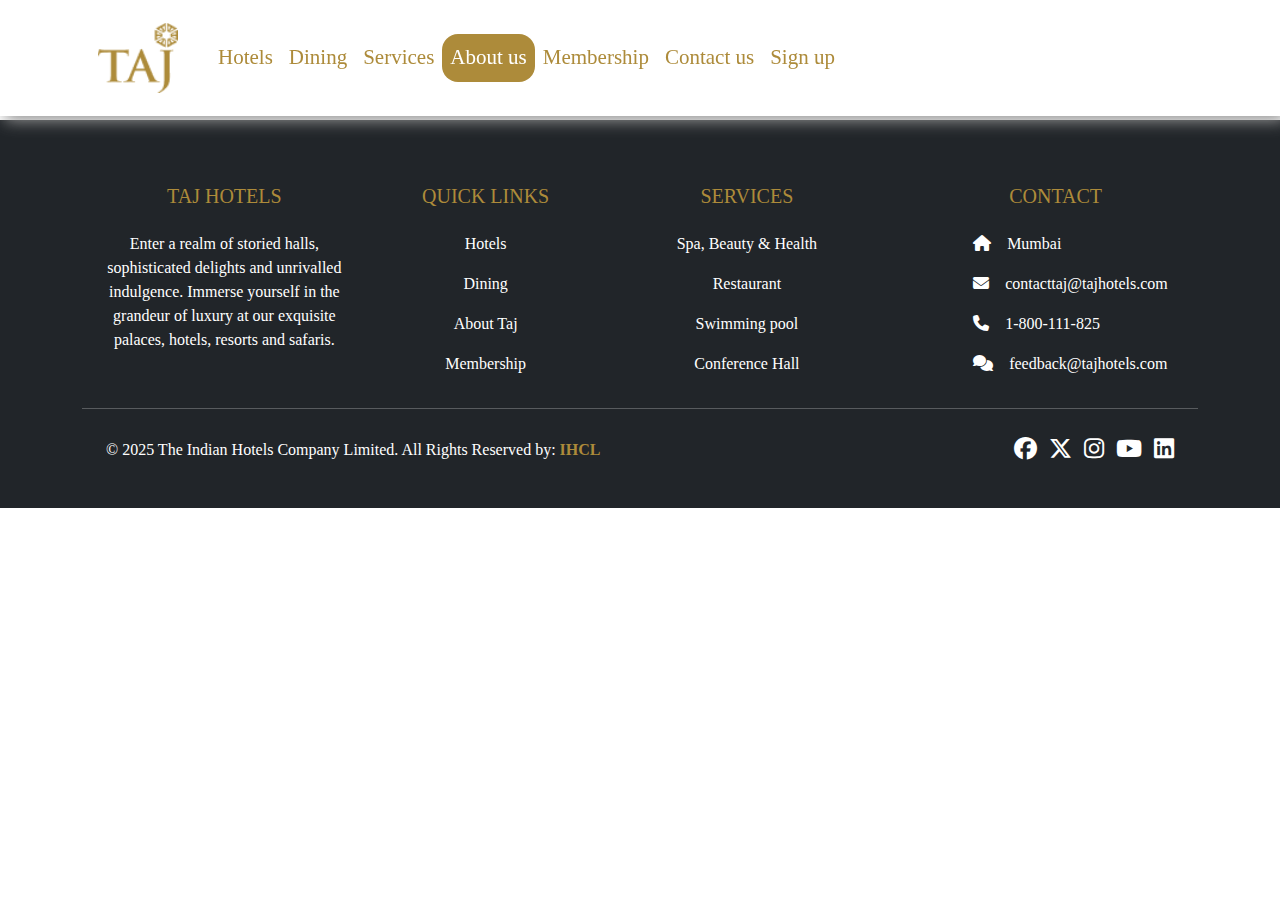
==== about.html @ ec5de051 "Starting Project Taj." ====
<!DOCTYPE html>
<html lang="en">

<head>
    <!-- Bootstrap CSS -->
    <link href="https://cdn.jsdelivr.net/npm/bootstrap@5.3.3/dist/css/bootstrap.min.css" rel="stylesheet"
        integrity="sha384-QWTKZyjpPEjISv5WaRU9OFeRpok6YctnYmDr5pNlyT2bRjXh0JMhjY6hW+ALEwIH" crossorigin="anonymous">
    <title>About Taj Hotels: Legacy of Luxury & Hospitality</title>
    <link rel="stylesheet" href="https://cdnjs.cloudflare.com/ajax/libs/font-awesome/6.7.2/css/all.min.css"
        integrity="sha512-Evv84Mr4kqVGRNSgIGL/F/aIDqQb7xQ2vcrdIwxfjThSH8CSR7PBEakCr51Ck+w+/U6swU2Im1vVX0SVk9ABhg=="
        crossorigin="anonymous" referrerpolicy="no-referrer">
    <link rel="icon" href="https://taj.tajhotels.com/content/dam/tajhotels/icons/style-icons/taj-group-logo.jpg"
        type="image/png">
    <link rel="stylesheet" href="/Css/nav.css">
    <link rel="stylesheet" href="/Css/about.css">
</head>

<body>

    <header>
        <!-- Sliding Navbar -->
        <div class="navslide">
            <nav class="navbar navbar-expand-lg">
                <div class="container">

                    <a class="navbar-brand px-3" href="/index.html">
                        <img src="/Assets/Tajlogo.png" style="width: 80px;">
                    </a>
                    <button class="navbar-toggler" type="button" data-bs-toggle="collapse"
                        data-bs-target="#navbarSupportedContent" aria-controls="navbarSupportedContent"
                        aria-expanded="false" aria-label="Toggle navigation">
                        <span><img src="/Assets/3lineIconGold.png" height="35px"></span>
                    </button>
                    <div class="collapse navbar-collapse" id="navbarSupportedContent">
                        <ul class="navbar-nav me-auto mb-2 mb-lg-0">
                            <li class="nav-item">
                                <a class="nav-link px-2"
                                    aria-current="page" href="/hotels.html">Hotels</a>
                            </li>
                            <li class="nav-item">
                                <a class="nav-link px-2" href="/dining.html">Dining</a>
                            </li>
                            <li class="nav-item">
                                <a class="nav-link px-2" href="/services.html">Services</a>
                            </li>
                            <li class="nav-item">
                                <a class="nav-link active rounded-4 text-white px-2" href="/about.html" style="background-color: #ad8b3a;">About us</a>
                            </li>
                            <li class="nav-item">
                                <a class="nav-link px-2" href="/membership.html">Membership</a>
                            </li>
                            <li class="nav-item">
                                <a class="nav-link px-2" href="/contact.html">Contact us</a>
                            </li>
                            <li class="nav-item">
                                <a class="nav-link px-2" href="/sign_up.html">Sign up</a>
                            </li>
                        </ul>
                    </div>
                </div>
            </nav>
        </div>
    </header>

    <!-- Start your code from here -->
    <main>











    </main>
    <!-- End your code here  -->

    <footer class="bg-dark text-white pt-5 pb-4">
        <div class="container text-center text-md-left">

            <div class="row text-center text-md-left">
                <!-- Info  -->
                <div class="col-md-3 mx-auto mt-3">
                    <h5 class="text-uppercase mb-4 font-weight-bold" style="color: #ad8b3a">Taj Hotels</h5>
                    <p>Enter a realm of storied halls, sophisticated delights and unrivalled indulgence. Immerse
                        yourself in the grandeur of luxury at our exquisite palaces, hotels, resorts and safaris.</p>
                </div>
                <!-- Links  -->
                <div class="col-md-2 mx-auto mt-3">
                    <h5 class="text-uppercase mb-4 font-weight-bold" style="color: #ad8b3a">Quick Links</h5>
                    <p>
                        <a href="/hotels.html" class="text-white" style="text-decoration: none;">Hotels</a>
                    </p>
                    <p>
                        <a href="/dining.html" class="text-white" style="text-decoration: none;">Dining</a>
                    </p>
                    <p>
                        <a href="/about.html" class="text-white" style="text-decoration: none;">About Taj</a>
                    </p>
                    <p>
                        <a href="/membership.html" class="text-white" style="text-decoration: none;">Membership</a>
                    </p>
                </div>
                <!-- Service  -->
                <div class="col-md-3 mx-auto mt-3">
                    <h5 class="text-uppercase mb-4 font-weight-bold" style="color: #ad8b3a">Services</h5>
                    <p>
                        <a href="#" class="text-white" style="text-decoration: none;">Spa, Beauty & Health</a>
                    </p>
                    <p>
                        <a href="#" class="text-white" style="text-decoration: none;">Restaurant</a>
                    </p>
                    <p>
                        <a href="#" class="text-white" style="text-decoration: none;">Swimming pool</a>
                    </p>
                    <p>
                        <a href="#" class="text-white" style="text-decoration: none;">Conference Hall</a>
                    </p>
                </div>
                <!-- Contact  -->
                <div class="col-md-3 mx-auto mt-3">
                    <h5 class="text-uppercase mb-4 font-weight-bold" style="color: #ad8b3a">Contact</h5>
                    <p align="left">
                        <i class="fas fa-home ms-5 me-3"></i>Mumbai
                    </p>
                    <p align="left">
                        <i class="fas fa-envelope ms-5 me-3"></i>contacttaj@tajhotels.com
                    </p>
                    <p align="left">
                        <i class="fas fa-phone ms-5 me-3"></i>1-800-111-825
                    </p>
                    <p align="left">
                        <i class="fas fa-comments ms-5 me-3"></i>feedback@tajhotels.com
                    </p>
                </div>

            </div>
            <hr class="mb-4">
            <!-- Copyright  -->
            <div class="row align-items-center">

                <div class="col-md-7">
                    <p align="left" class="ms-4">© 2025 The Indian Hotels Company Limited. All Rights Reserved by:
                        <a href="#" style="text-decoration: none;"><strong style="color: #ad8b3a;">IHCL</strong></a>
                    </p>
                </div>
                <!-- Social media Icons  -->
                <div class="col-md-5">
                    <div class="text-center text-md-right">
                        <ul class="list-unstyled list-inline me-4" align="right">
                            <li class="list-inline-item">
                                <a href="https://www.facebook.com/TajHotels/?sessionId=27350db8-48ee-4dc6-8473-45bbf4d6746e.7ff62b01-cca1-4548-a82a-d132333e8ce2&jarvisId=2e1365e1-5718-4a50-8468-1efbaa419246"
                                    class="btn-floating btn-sm text-white" target="_blank" style="font-size: 23px;">
                                    <i class="fab fa-facebook"></i>
                                </a>
                            </li>
                            <li class="list-inline-item">
                                <a href="https://twitter.com/TajHotels?sessionId=27350db8-48ee-4dc6-8473-45bbf4d6746e.7ff62b01-cca1-4548-a82a-d132333e8ce2&jarvisId=2e1365e1-5718-4a50-8468-1efbaa419246"
                                    class="btn-floating btn-sm text-white" target="_blank" style="font-size: 23px;">
                                    <i class="fab fa-x-twitter"></i>
                                </a>
                            </li>
                            <li class="list-inline-item">
                                <a href="https://www.instagram.com/tajhotels/?sessionId=27350db8-48ee-4dc6-8473-45bbf4d6746e.7ff62b01-cca1-4548-a82a-d132333e8ce2&jarvisId=2e1365e1-5718-4a50-8468-1efbaa419246"
                                    class="btn-floating btn-sm text-white" target="_blank" style="font-size: 23px;">
                                    <i class="fab fa-instagram"></i>
                                </a>
                            </li>
                            <li class="list-inline-item">
                                <a href="https://www.youtube.com/user/TajMovies?sessionId=27350db8-48ee-4dc6-8473-45bbf4d6746e.7ff62b01-cca1-4548-a82a-d132333e8ce2&jarvisId=2e1365e1-5718-4a50-8468-1efbaa419246"
                                    class="btn-floating btn-sm text-white" target="_blank" style="font-size: 23px;">
                                    <i class="fab fa-youtube"></i>
                                </a>
                            </li>
                            <li class="list-inline-item">
                                <a href="https://www.linkedin.com/company/taj-hotels/?sessionId=27350db8-48ee-4dc6-8473-45bbf4d6746e.7ff62b01-cca1-4548-a82a-d132333e8ce2&jarvisId=2e1365e1-5718-4a50-8468-1efbaa419246"
                                    class="btn-floating btn-sm text-white" target="_blank" style="font-size: 23px;">
                                    <i class="fab fa-linkedin"></i>
                                </a>
                            </li>
                        </ul>
                    </div>
                </div>

            </div>

        </div>
    </footer>

    <!-- Bootstrap JS -->
    <script src="https://cdn.jsdelivr.net/npm/bootstrap@5.3.3/dist/js/bootstrap.bundle.min.js"
        integrity="sha384-YvpcrYf0tY3lHB60NNkmXc5s9fDVZLESaAA55NDzOxhy9GkcIdslK1eN7N6jIeHz"
        crossorigin="anonymous"></script>
</body>

</html>
---- Css/nav.css ----
*{
    margin: 0;
    padding: 0;
    box-sizing: border-box;
    font-family:Georgia, 'Times New Roman', Times, serif ;
  }
  body{
    padding-top: 120px;
  }
.navslide{
    position: fixed;
    top: 0;
    width: 100%;
    padding: 10px 20px;
    background-color: #fff;
    box-shadow: 5px 5px 15px #969696;
    & a{
        font-size: 21px;
        color: #ad8b3a;
        &:hover{
            color: #ad8b3a;
            text-decoration: underline 1.5px;
        }
    }
}
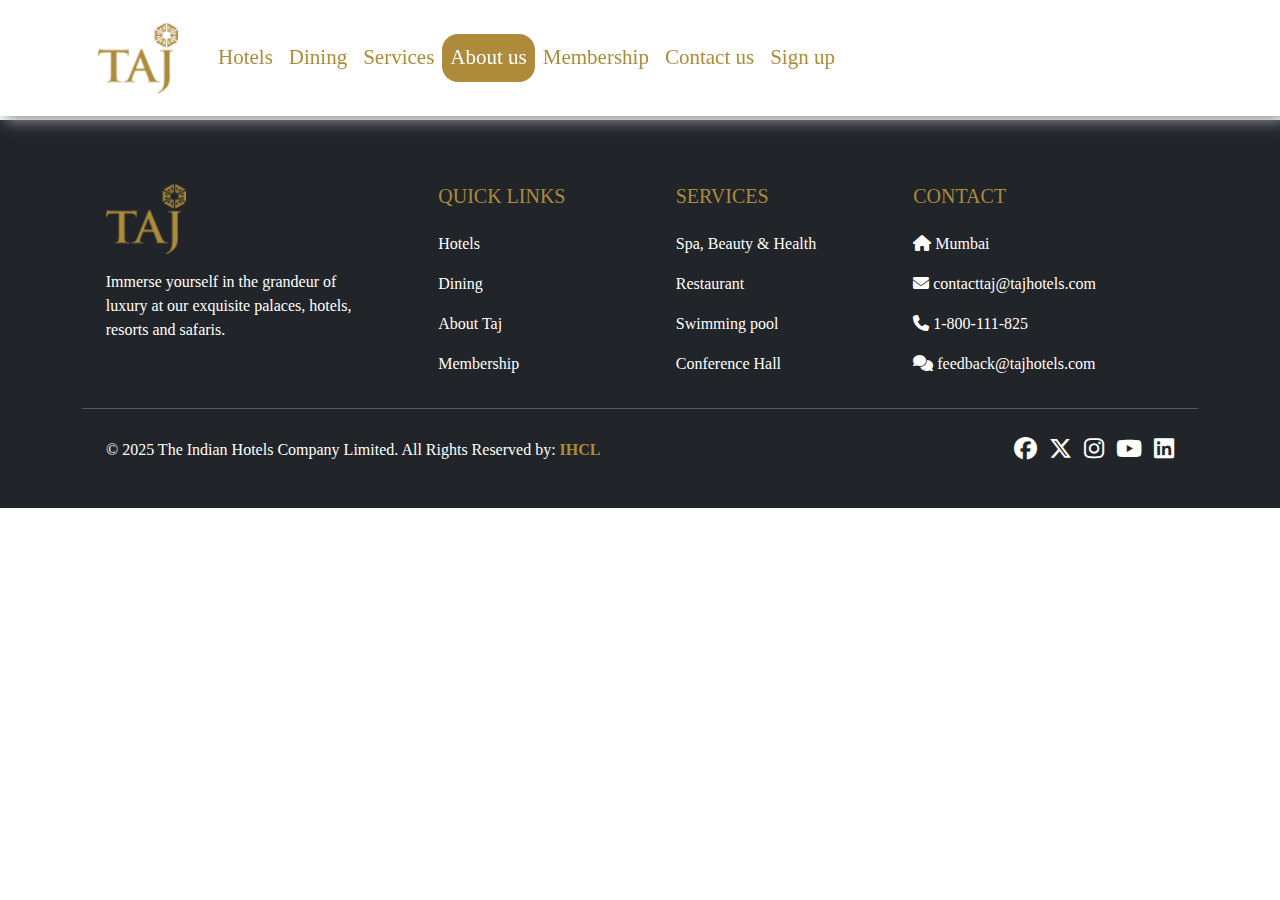
==== commit 21fd8449: "Updates & Membership page has been added" ====
--- a/about.html
+++ b/about.html
@@ -11,8 +11,8 @@
         crossorigin="anonymous" referrerpolicy="no-referrer">
     <link rel="icon" href="https://taj.tajhotels.com/content/dam/tajhotels/icons/style-icons/taj-group-logo.jpg"
         type="image/png">
-    <link rel="stylesheet" href="/Css/nav.css">
-    <link rel="stylesheet" href="/Css/about.css">
+    <link rel="stylesheet" href="Css/nav.css">
+    <link rel="stylesheet" href="Css/about.css">
 </head>
 
 <body>
@@ -23,37 +23,37 @@
             <nav class="navbar navbar-expand-lg">
                 <div class="container">
 
-                    <a class="navbar-brand px-3" href="/index.html">
-                        <img src="/Assets/Tajlogo.png" style="width: 80px;">
+                    <a class="navbar-brand px-3" href="index.html">
+                        <img src="Assets/Tajlogo.png" style="width: 80px;">
                     </a>
                     <button class="navbar-toggler" type="button" data-bs-toggle="collapse"
                         data-bs-target="#navbarSupportedContent" aria-controls="navbarSupportedContent"
                         aria-expanded="false" aria-label="Toggle navigation">
-                        <span><img src="/Assets/3lineIconGold.png" height="35px"></span>
+                        <span><img src="Assets/3lineIconGold.png" height="35px"></span>
                     </button>
                     <div class="collapse navbar-collapse" id="navbarSupportedContent">
                         <ul class="navbar-nav me-auto mb-2 mb-lg-0">
                             <li class="nav-item">
                                 <a class="nav-link px-2"
-                                    aria-current="page" href="/hotels.html">Hotels</a>
+                                    aria-current="page" href="hotels.html">Hotels</a>
                             </li>
                             <li class="nav-item">
-                                <a class="nav-link px-2" href="/dining.html">Dining</a>
+                                <a class="nav-link px-2" href="dining.html">Dining</a>
                             </li>
                             <li class="nav-item">
-                                <a class="nav-link px-2" href="/services.html">Services</a>
+                                <a class="nav-link px-2" href="services.html">Services</a>
                             </li>
                             <li class="nav-item">
-                                <a class="nav-link active rounded-4 text-white px-2" href="/about.html" style="background-color: #ad8b3a;">About us</a>
+                                <a class="nav-link active rounded-4 text-white px-2" href="about.html" style="background-color: #ad8b3a;">About us</a>
                             </li>
                             <li class="nav-item">
-                                <a class="nav-link px-2" href="/membership.html">Membership</a>
+                                <a class="nav-link px-2" href="membership.html">Membership</a>
                             </li>
                             <li class="nav-item">
-                                <a class="nav-link px-2" href="/contact.html">Contact us</a>
+                                <a class="nav-link px-2" href="contact.html">Contact us</a>
                             </li>
                             <li class="nav-item">
-                                <a class="nav-link px-2" href="/sign_up.html">Sign up</a>
+                                <a class="nav-link px-2" href="sign_up.html">Sign up</a>
                             </li>
                         </ul>
                     </div>
@@ -79,33 +79,32 @@
     <!-- End your code here  -->
 
     <footer class="bg-dark text-white pt-5 pb-4">
-        <div class="container text-center text-md-left">
+        <div class="container text-md-left">
 
-            <div class="row text-center text-md-left">
+            <div class="row text-md-left">
                 <!-- Info  -->
                 <div class="col-md-3 mx-auto mt-3">
-                    <h5 class="text-uppercase mb-4 font-weight-bold" style="color: #ad8b3a">Taj Hotels</h5>
-                    <p>Enter a realm of storied halls, sophisticated delights and unrivalled indulgence. Immerse
-                        yourself in the grandeur of luxury at our exquisite palaces, hotels, resorts and safaris.</p>
+                    <a href="index.html"><img src="Assets/Tajlogo.png" width="80px" class="mb-3"></a>
+                    <p>Immerse yourself in the grandeur of luxury at our exquisite palaces, hotels, resorts and safaris.</p>
                 </div>
                 <!-- Links  -->
                 <div class="col-md-2 mx-auto mt-3">
                     <h5 class="text-uppercase mb-4 font-weight-bold" style="color: #ad8b3a">Quick Links</h5>
                     <p>
-                        <a href="/hotels.html" class="text-white" style="text-decoration: none;">Hotels</a>
+                        <a href="hotels.html" class="text-white" style="text-decoration: none;">Hotels</a>
                     </p>
                     <p>
-                        <a href="/dining.html" class="text-white" style="text-decoration: none;">Dining</a>
+                        <a href="dining.html" class="text-white" style="text-decoration: none;">Dining</a>
                     </p>
                     <p>
-                        <a href="/about.html" class="text-white" style="text-decoration: none;">About Taj</a>
+                        <a href="about.html" class="text-white" style="text-decoration: none;">About Taj</a>
                     </p>
                     <p>
-                        <a href="/membership.html" class="text-white" style="text-decoration: none;">Membership</a>
+                        <a href="membership.html" class="text-white" style="text-decoration: none;">Membership</a>
                     </p>
                 </div>
                 <!-- Service  -->
-                <div class="col-md-3 mx-auto mt-3">
+                <div class="col-md-2 mx-auto mt-3">
                     <h5 class="text-uppercase mb-4 font-weight-bold" style="color: #ad8b3a">Services</h5>
                     <p>
                         <a href="#" class="text-white" style="text-decoration: none;">Spa, Beauty & Health</a>
@@ -124,16 +123,16 @@
                 <div class="col-md-3 mx-auto mt-3">
                     <h5 class="text-uppercase mb-4 font-weight-bold" style="color: #ad8b3a">Contact</h5>
                     <p align="left">
-                        <i class="fas fa-home ms-5 me-3"></i>Mumbai
+                        <i class="fas fa-home"></i> Mumbai
                     </p>
                     <p align="left">
-                        <i class="fas fa-envelope ms-5 me-3"></i>contacttaj@tajhotels.com
+                        <i class="fas fa-envelope"></i> contacttaj@tajhotels.com
                     </p>
                     <p align="left">
-                        <i class="fas fa-phone ms-5 me-3"></i>1-800-111-825
+                        <i class="fas fa-phone"></i> 1-800-111-825
                     </p>
                     <p align="left">
-                        <i class="fas fa-comments ms-5 me-3"></i>feedback@tajhotels.com
+                        <i class="fas fa-comments"></i> feedback@tajhotels.com
                     </p>
                 </div>
 
--- a/Css/nav.css
+++ b/Css/nav.css
@@ -9,6 +9,7 @@
   }
 .navslide{
     position: fixed;
+    z-index: 1000;
     top: 0;
     width: 100%;
     padding: 10px 20px;
@@ -22,4 +23,4 @@
             text-decoration: underline 1.5px;
         }
     }
-}+}
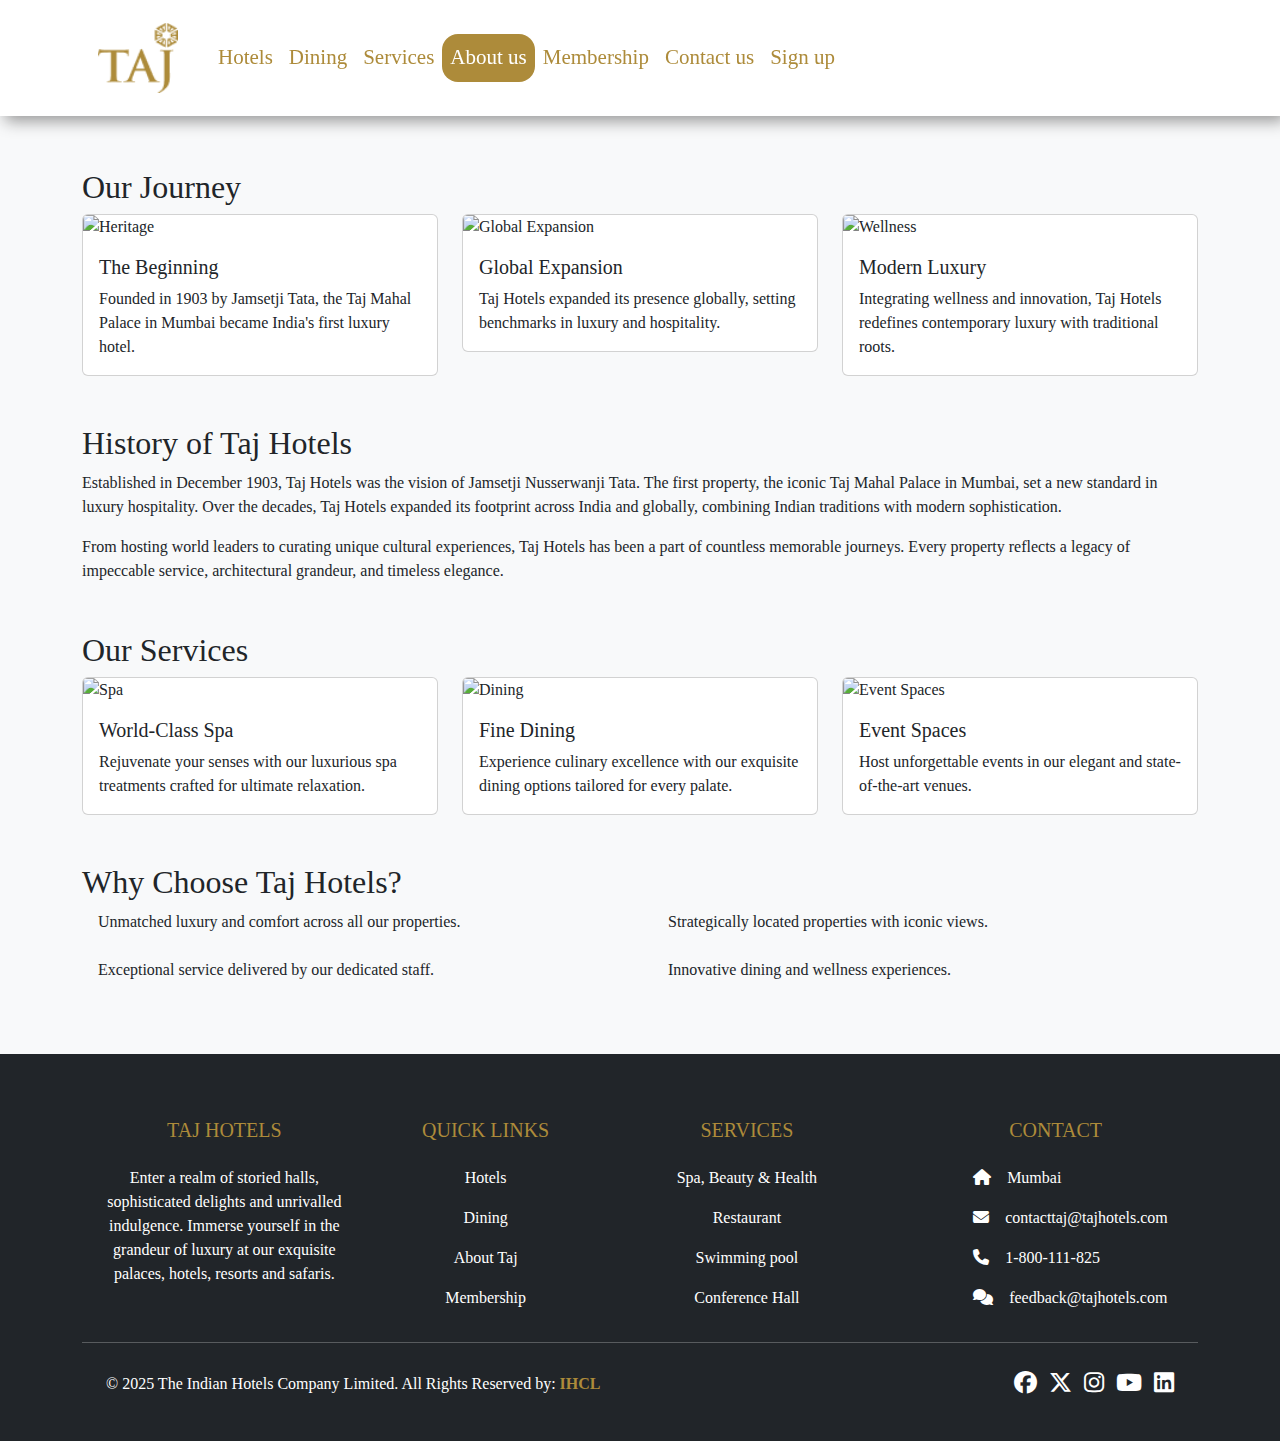
==== commit 34eab26b: "Update about.html" ====
--- a/about.html
+++ b/about.html
@@ -11,8 +11,8 @@
         crossorigin="anonymous" referrerpolicy="no-referrer">
     <link rel="icon" href="https://taj.tajhotels.com/content/dam/tajhotels/icons/style-icons/taj-group-logo.jpg"
         type="image/png">
-    <link rel="stylesheet" href="Css/nav.css">
-    <link rel="stylesheet" href="Css/about.css">
+    <link rel="stylesheet" href="/Css/nav.css">
+    <link rel="stylesheet" href="/Css/about.css">
 </head>
 
 <body>
@@ -23,37 +23,37 @@
             <nav class="navbar navbar-expand-lg">
                 <div class="container">
 
-                    <a class="navbar-brand px-3" href="index.html">
-                        <img src="Assets/Tajlogo.png" style="width: 80px;">
+                    <a class="navbar-brand px-3" href="/index.html">
+                        <img src="/Assets/Tajlogo.png" style="width: 80px;">
                     </a>
                     <button class="navbar-toggler" type="button" data-bs-toggle="collapse"
                         data-bs-target="#navbarSupportedContent" aria-controls="navbarSupportedContent"
                         aria-expanded="false" aria-label="Toggle navigation">
-                        <span><img src="Assets/3lineIconGold.png" height="35px"></span>
+                        <span><img src="/Assets/3lineIconGold.png" height="35px"></span>
                     </button>
                     <div class="collapse navbar-collapse" id="navbarSupportedContent">
                         <ul class="navbar-nav me-auto mb-2 mb-lg-0">
                             <li class="nav-item">
-                                <a class="nav-link px-2"
-                                    aria-current="page" href="hotels.html">Hotels</a>
-                            </li>
-                            <li class="nav-item">
-                                <a class="nav-link px-2" href="dining.html">Dining</a>
-                            </li>
-                            <li class="nav-item">
-                                <a class="nav-link px-2" href="services.html">Services</a>
-                            </li>
-                            <li class="nav-item">
-                                <a class="nav-link active rounded-4 text-white px-2" href="about.html" style="background-color: #ad8b3a;">About us</a>
-                            </li>
-                            <li class="nav-item">
-                                <a class="nav-link px-2" href="membership.html">Membership</a>
-                            </li>
-                            <li class="nav-item">
-                                <a class="nav-link px-2" href="contact.html">Contact us</a>
-                            </li>
-                            <li class="nav-item">
-                                <a class="nav-link px-2" href="sign_up.html">Sign up</a>
+                                <a class="nav-link px-2" aria-current="page" href="/hotels.html">Hotels</a>
+                            </li>
+                            <li class="nav-item">
+                                <a class="nav-link px-2" href="/dining.html">Dining</a>
+                            </li>
+                            <li class="nav-item">
+                                <a class="nav-link px-2" href="/services.html">Services</a>
+                            </li>
+                            <li class="nav-item">
+                                <a class="nav-link active rounded-4 text-white px-2" href="/about.html"
+                                    style="background-color: #ad8b3a;">About us</a>
+                            </li>
+                            <li class="nav-item">
+                                <a class="nav-link px-2" href="/membership.html">Membership</a>
+                            </li>
+                            <li class="nav-item">
+                                <a class="nav-link px-2" href="/contact.html">Contact us</a>
+                            </li>
+                            <li class="nav-item">
+                                <a class="nav-link px-2" href="/sign_up.html">Sign up</a>
                             </li>
                         </ul>
                     </div>
@@ -64,47 +64,155 @@
 
     <!-- Start your code from here -->
     <main>
-
-
-
-
-
-
-
-
-
-
+        <div class="container my-5">
+            <section class="journey mb-5">
+                <h2 class="section-title">Our Journey</h2>
+                <div class="row">
+                    <div class="col-md-4">
+                        <div class="card">
+                            <img src="https://source.unsplash.com/400x300/?luxury,heritage" class="card-img-top"
+                                alt="Heritage">
+                            <div class="card-body">
+                                <h5 class="card-title">The Beginning</h5>
+                                <p class="card-text">Founded in 1903 by Jamsetji Tata, the Taj Mahal Palace in Mumbai
+                                    became India's first luxury hotel.</p>
+                            </div>
+                        </div>
+                    </div>
+                    <div class="col-md-4">
+                        <div class="card">
+                            <img src="https://source.unsplash.com/400x300/?luxury,hotel" class="card-img-top"
+                                alt="Global Expansion">
+                            <div class="card-body">
+                                <h5 class="card-title">Global Expansion</h5>
+                                <p class="card-text">Taj Hotels expanded its presence globally, setting benchmarks in
+                                    luxury and hospitality.</p>
+                            </div>
+                        </div>
+                    </div>
+                    <div class="col-md-4">
+                        <div class="card">
+                            <img src="https://source.unsplash.com/400x300/?spa,relaxation" class="card-img-top"
+                                alt="Wellness">
+                            <div class="card-body">
+                                <h5 class="card-title">Modern Luxury</h5>
+                                <p class="card-text">Integrating wellness and innovation, Taj Hotels redefines
+                                    contemporary luxury with traditional roots.</p>
+                            </div>
+                        </div>
+                    </div>
+                </div>
+            </section>
+
+            <section class="timeline-section mb-5">
+                <h2 class="section-title">History of Taj Hotels</h2>
+                <p>Established in December 1903, Taj Hotels was the vision of Jamsetji Nusserwanji Tata. The first
+                    property, the iconic Taj Mahal Palace in Mumbai, set a new standard in luxury hospitality. Over the
+                    decades, Taj Hotels expanded its footprint across India and globally, combining Indian traditions
+                    with modern sophistication.</p>
+                <p>From hosting world leaders to curating unique cultural experiences, Taj Hotels has been a part of
+                    countless memorable journeys. Every property reflects a legacy of impeccable service, architectural
+                    grandeur, and timeless elegance.</p>
+            </section>
+
+            <section class="services-section mb-5">
+                <h2 class="section-title">Our Services</h2>
+                <div class="row">
+                    <div class="col-md-4">
+                        <div class="card">
+                            <img src="https://source.unsplash.com/400x300/?spa,luxury" class="card-img-top" alt="Spa">
+                            <div class="card-body">
+                                <h5 class="card-title">World-Class Spa</h5>
+                                <p class="card-text">Rejuvenate your senses with our luxurious spa treatments crafted
+                                    for ultimate relaxation.</p>
+                            </div>
+                        </div>
+                    </div>
+                    <div class="col-md-4">
+                        <div class="card">
+                            <img src="https://source.unsplash.com/400x300/?fine,dining" class="card-img-top"
+                                alt="Dining">
+                            <div class="card-body">
+                                <h5 class="card-title">Fine Dining</h5>
+                                <p class="card-text">Experience culinary excellence with our exquisite dining options
+                                    tailored for every palate.</p>
+                            </div>
+                        </div>
+                    </div>
+                    <div class="col-md-4">
+                        <div class="card">
+                            <img src="https://source.unsplash.com/400x300/?meeting,luxury" class="card-img-top"
+                                alt="Event Spaces">
+                            <div class="card-body">
+                                <h5 class="card-title">Event Spaces</h5>
+                                <p class="card-text">Host unforgettable events in our elegant and state-of-the-art
+                                    venues.</p>
+                            </div>
+                        </div>
+                    </div>
+                </div>
+            </section>
+
+            <section class="why-choose mb-5">
+                <h2 class="section-title">Why Choose Taj Hotels?</h2>
+                <div class="row">
+                    <div class="col-md-6">
+                        <div class="feature-box mb-4 d-flex align-items-center">
+                            <i class="bi bi-star-fill me-3"></i>
+                            <p class="mb-0">Unmatched luxury and comfort across all our properties.</p>
+                        </div>
+                        <div class="feature-box mb-4 d-flex align-items-center">
+                            <i class="bi bi-person-check-fill me-3"></i>
+                            <p class="mb-0">Exceptional service delivered by our dedicated staff.</p>
+                        </div>
+                    </div>
+                    <div class="col-md-6">
+                        <div class="feature-box mb-4 d-flex align-items-center">
+                            <i class="bi bi-geo-alt-fill me-3"></i>
+                            <p class="mb-0">Strategically located properties with iconic views.</p>
+                        </div>
+                        <div class="feature-box mb-4 d-flex align-items-center">
+                            <i class="bi bi-heart-fill me-3"></i>
+                            <p class="mb-0">Innovative dining and wellness experiences.</p>
+                        </div>
+                    </div>
+                </div>
+            </section>
+        </div>
+
+        <script src="https://cdn.jsdelivr.net/npm/bootstrap@5.3.0/dist/js/bootstrap.bundle.min.js"></script>
 
     </main>
     <!-- End your code here  -->
 
     <footer class="bg-dark text-white pt-5 pb-4">
-        <div class="container text-md-left">
-
-            <div class="row text-md-left">
+        <div class="container text-center text-md-left">
+
+            <div class="row text-center text-md-left">
                 <!-- Info  -->
                 <div class="col-md-3 mx-auto mt-3">
-                    <a href="index.html"><img src="Assets/Tajlogo.png" width="80px" class="mb-3"></a>
-                    <p>Immerse yourself in the grandeur of luxury at our exquisite palaces, hotels, resorts and safaris.</p>
+                    <h5 class="text-uppercase mb-4 font-weight-bold" style="color: #ad8b3a">Taj Hotels</h5>
+                    <p>Enter a realm of storied halls, sophisticated delights and unrivalled indulgence. Immerse
+                        yourself in the grandeur of luxury at our exquisite palaces, hotels, resorts and safaris.</p>
                 </div>
                 <!-- Links  -->
                 <div class="col-md-2 mx-auto mt-3">
                     <h5 class="text-uppercase mb-4 font-weight-bold" style="color: #ad8b3a">Quick Links</h5>
                     <p>
-                        <a href="hotels.html" class="text-white" style="text-decoration: none;">Hotels</a>
-                    </p>
-                    <p>
-                        <a href="dining.html" class="text-white" style="text-decoration: none;">Dining</a>
-                    </p>
-                    <p>
-                        <a href="about.html" class="text-white" style="text-decoration: none;">About Taj</a>
-                    </p>
-                    <p>
-                        <a href="membership.html" class="text-white" style="text-decoration: none;">Membership</a>
+                        <a href="/hotels.html" class="text-white" style="text-decoration: none;">Hotels</a>
+                    </p>
+                    <p>
+                        <a href="/dining.html" class="text-white" style="text-decoration: none;">Dining</a>
+                    </p>
+                    <p>
+                        <a href="/about.html" class="text-white" style="text-decoration: none;">About Taj</a>
+                    </p>
+                    <p>
+                        <a href="/membership.html" class="text-white" style="text-decoration: none;">Membership</a>
                     </p>
                 </div>
                 <!-- Service  -->
-                <div class="col-md-2 mx-auto mt-3">
+                <div class="col-md-3 mx-auto mt-3">
                     <h5 class="text-uppercase mb-4 font-weight-bold" style="color: #ad8b3a">Services</h5>
                     <p>
                         <a href="#" class="text-white" style="text-decoration: none;">Spa, Beauty & Health</a>
@@ -123,16 +231,16 @@
                 <div class="col-md-3 mx-auto mt-3">
                     <h5 class="text-uppercase mb-4 font-weight-bold" style="color: #ad8b3a">Contact</h5>
                     <p align="left">
-                        <i class="fas fa-home"></i> Mumbai
+                        <i class="fas fa-home ms-5 me-3"></i>Mumbai
                     </p>
                     <p align="left">
-                        <i class="fas fa-envelope"></i> contacttaj@tajhotels.com
+                        <i class="fas fa-envelope ms-5 me-3"></i>contacttaj@tajhotels.com
                     </p>
                     <p align="left">
-                        <i class="fas fa-phone"></i> 1-800-111-825
+                        <i class="fas fa-phone ms-5 me-3"></i>1-800-111-825
                     </p>
                     <p align="left">
-                        <i class="fas fa-comments"></i> feedback@tajhotels.com
+                        <i class="fas fa-comments ms-5 me-3"></i>feedback@tajhotels.com
                     </p>
                 </div>
 
@@ -195,4 +303,4 @@
         crossorigin="anonymous"></script>
 </body>
 
-</html>+</html>
--- a/Css/nav.css
+++ b/Css/nav.css
@@ -6,6 +6,7 @@
   }
   body{
     padding-top: 120px;
+    background-color: #f8f9fa;
   }
 .navslide{
     position: fixed;
@@ -24,3 +25,21 @@
         }
     }
 }
+.sec1 {
+  position: relative;
+  width: 100%;
+  height: 80vh;
+
+  & .titlebox {
+      position: absolute;
+      bottom: 10%;
+      left: 10%;
+      color: white;
+      text-transform: uppercase;
+  }
+}
+
+.ptile {
+  font-weight: 100;
+  font-size: 45px;
+}
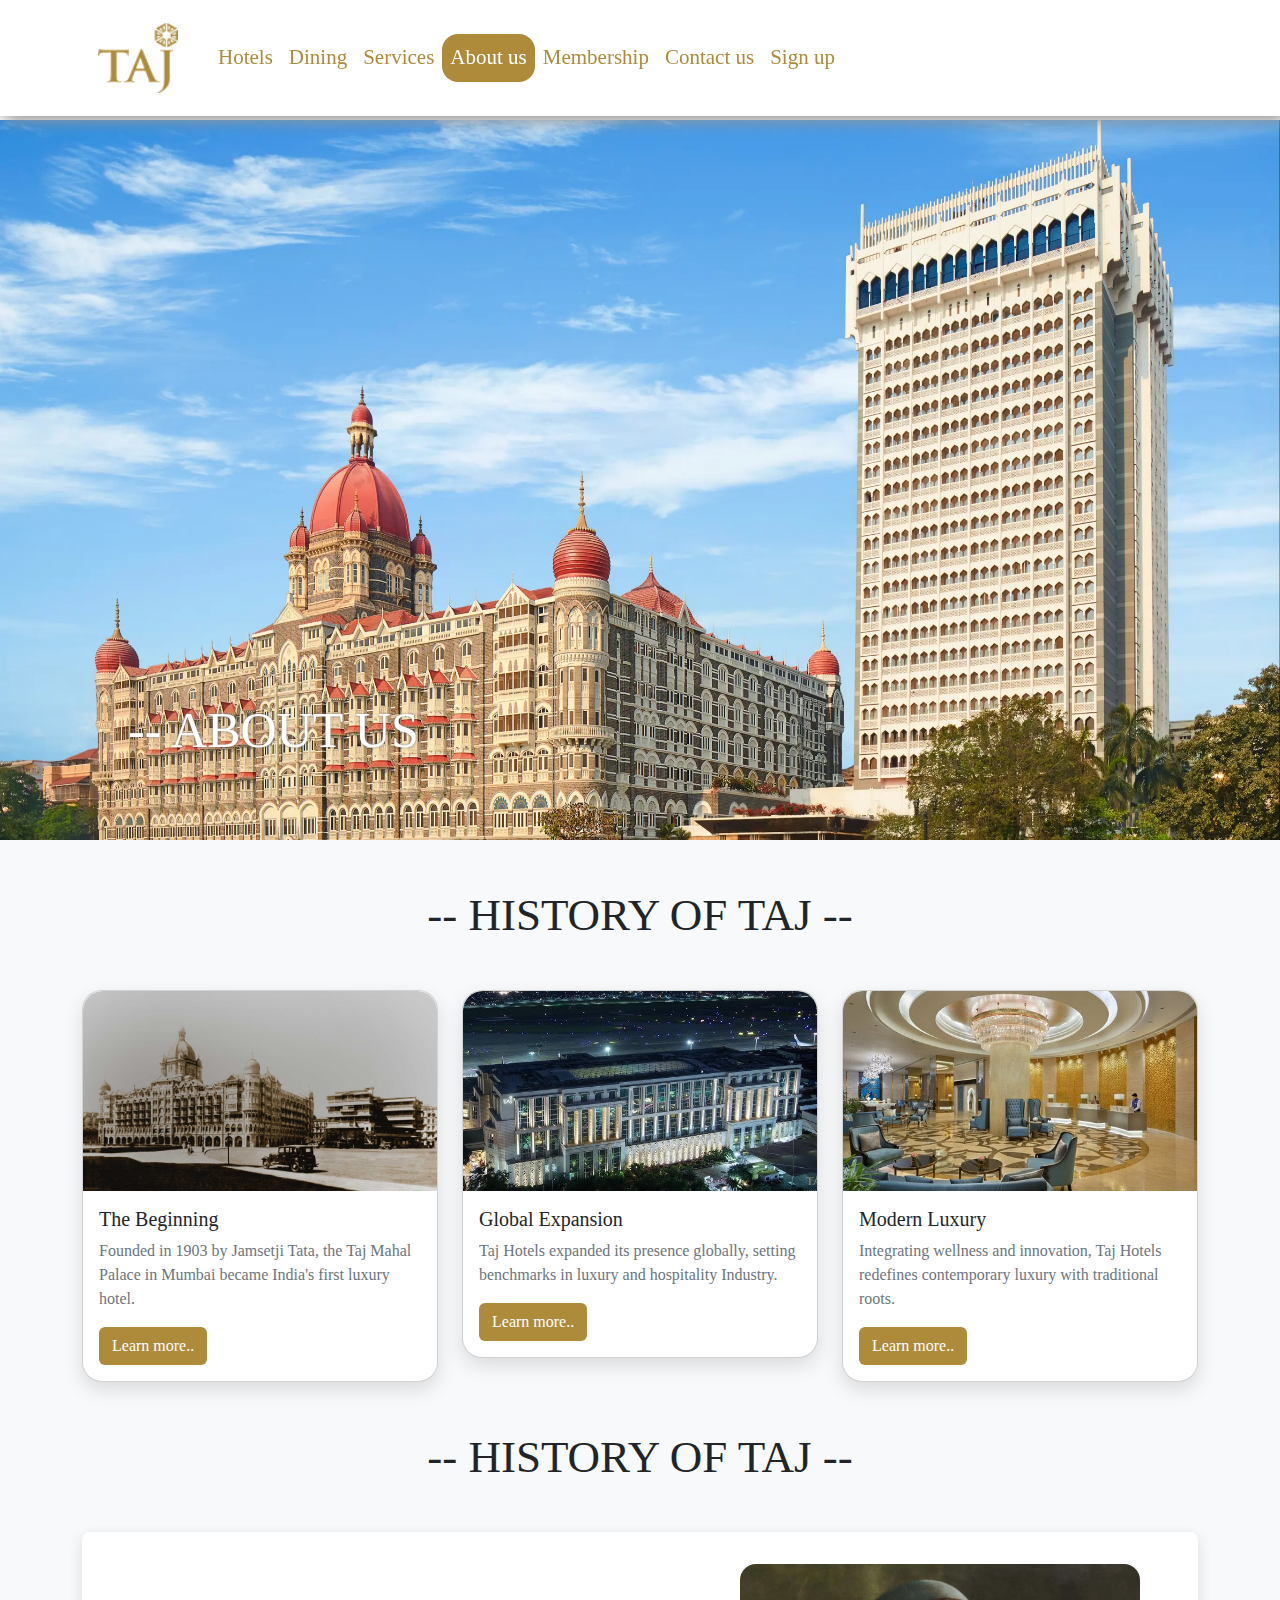
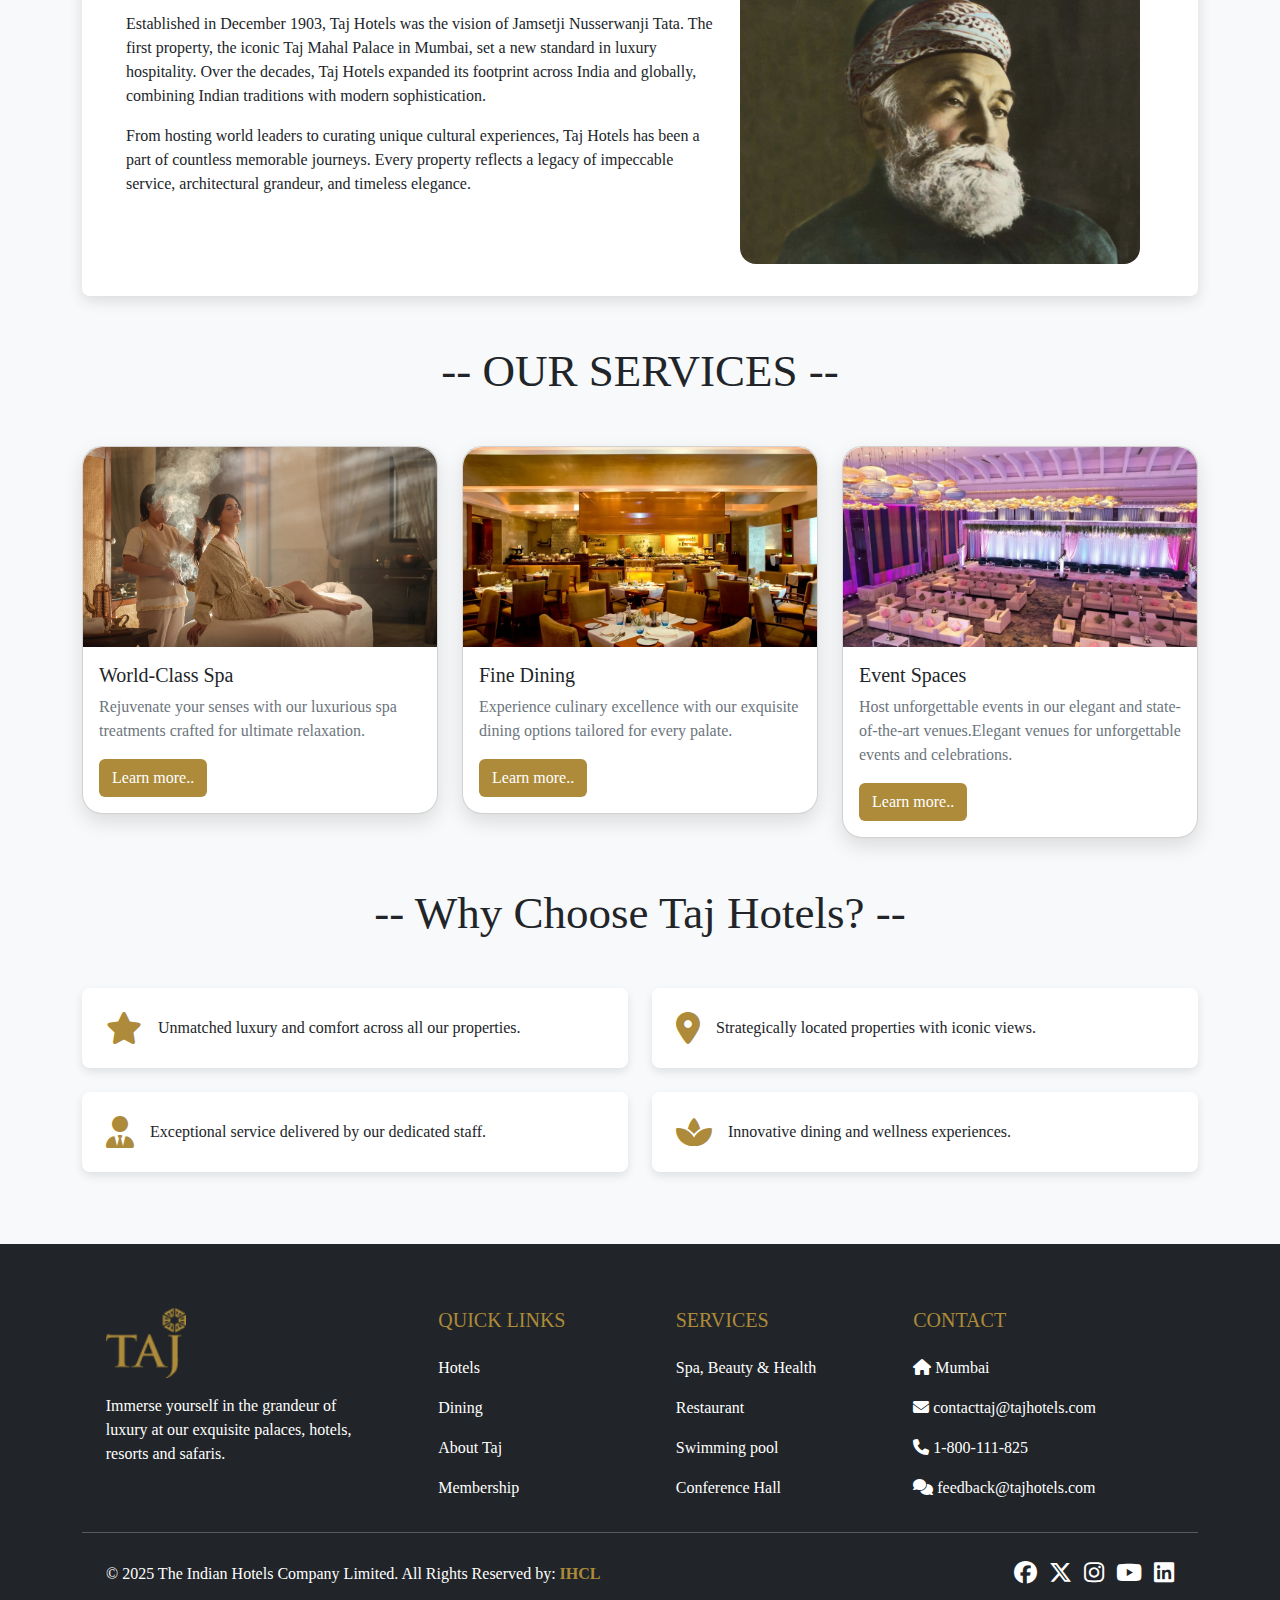
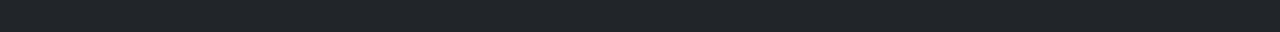
==== commit c1d928f4: "Update : About and Services" ====
--- a/about.html
+++ b/about.html
@@ -11,8 +11,8 @@
         crossorigin="anonymous" referrerpolicy="no-referrer">
     <link rel="icon" href="https://taj.tajhotels.com/content/dam/tajhotels/icons/style-icons/taj-group-logo.jpg"
         type="image/png">
-    <link rel="stylesheet" href="/Css/nav.css">
-    <link rel="stylesheet" href="/Css/about.css">
+    <link rel="stylesheet" href="Css/nav.css">
+    <link rel="stylesheet" href="Css/about.css">
 </head>
 
 <body>
@@ -23,37 +23,37 @@
             <nav class="navbar navbar-expand-lg">
                 <div class="container">
 
-                    <a class="navbar-brand px-3" href="/index.html">
-                        <img src="/Assets/Tajlogo.png" style="width: 80px;">
+                    <a class="navbar-brand px-3" href="index.html">
+                        <img src="Assets/Tajlogo.png" style="width: 80px;">
                     </a>
                     <button class="navbar-toggler" type="button" data-bs-toggle="collapse"
                         data-bs-target="#navbarSupportedContent" aria-controls="navbarSupportedContent"
                         aria-expanded="false" aria-label="Toggle navigation">
-                        <span><img src="/Assets/3lineIconGold.png" height="35px"></span>
+                        <span><img src="Assets/3lineIconGold.png" height="35px"></span>
                     </button>
                     <div class="collapse navbar-collapse" id="navbarSupportedContent">
                         <ul class="navbar-nav me-auto mb-2 mb-lg-0">
                             <li class="nav-item">
-                                <a class="nav-link px-2" aria-current="page" href="/hotels.html">Hotels</a>
-                            </li>
-                            <li class="nav-item">
-                                <a class="nav-link px-2" href="/dining.html">Dining</a>
-                            </li>
-                            <li class="nav-item">
-                                <a class="nav-link px-2" href="/services.html">Services</a>
-                            </li>
-                            <li class="nav-item">
-                                <a class="nav-link active rounded-4 text-white px-2" href="/about.html"
+                                <a class="nav-link px-2" aria-current="page" href="hotels.html">Hotels</a>
+                            </li>
+                            <li class="nav-item">
+                                <a class="nav-link px-2" href="dining.html">Dining</a>
+                            </li>
+                            <li class="nav-item">
+                                <a class="nav-link px-2" href="services.html">Services</a>
+                            </li>
+                            <li class="nav-item">
+                                <a class="nav-link active rounded-4 text-white px-2" href="about.html"
                                     style="background-color: #ad8b3a;">About us</a>
                             </li>
                             <li class="nav-item">
-                                <a class="nav-link px-2" href="/membership.html">Membership</a>
-                            </li>
-                            <li class="nav-item">
-                                <a class="nav-link px-2" href="/contact.html">Contact us</a>
-                            </li>
-                            <li class="nav-item">
-                                <a class="nav-link px-2" href="/sign_up.html">Sign up</a>
+                                <a class="nav-link px-2" href="membership.html">Membership</a>
+                            </li>
+                            <li class="nav-item">
+                                <a class="nav-link px-2" href="contact.html">Contact us</a>
+                            </li>
+                            <li class="nav-item">
+                                <a class="nav-link px-2" href="sign_up.html">Sign up</a>
                             </li>
                         </ul>
                     </div>
@@ -64,89 +64,118 @@
 
     <!-- Start your code from here -->
     <main>
+
+        <section class="sec1">
+            <img src="images/about-banner.jpg" width="100%" height="100%">
+            <div class="titlebox">
+                <h2 style="font-size: 50px;" class="banner">-- About Us</h2>
+            </div>
+        </section>
+
         <div class="container my-5">
             <section class="journey mb-5">
-                <h2 class="section-title">Our Journey</h2>
+                <h2 class="text-uppercase text-center my-5 ptile">-- History of Taj --</h2>
                 <div class="row">
                     <div class="col-md-4">
                         <div class="card">
-                            <img src="https://source.unsplash.com/400x300/?luxury,heritage" class="card-img-top"
+                            <img src="images/Beginning.jpg" class="card-img-top"
                                 alt="Heritage">
                             <div class="card-body">
                                 <h5 class="card-title">The Beginning</h5>
-                                <p class="card-text">Founded in 1903 by Jamsetji Tata, the Taj Mahal Palace in Mumbai
+                                <p class="card-text text-secondary">Founded in 1903 by Jamsetji Tata, the Taj Mahal Palace in Mumbai
                                     became India's first luxury hotel.</p>
-                            </div>
-                        </div>
-                    </div>
-                    <div class="col-md-4">
-                        <div class="card">
-                            <img src="https://source.unsplash.com/400x300/?luxury,hotel" class="card-img-top"
+                                <a href="#" class="btn" style="background-color: #ad8b3a; color: white;">Learn more..</a>
+                            </div>
+                        </div>
+                    </div>
+                    <div class="col-md-4">
+                        <div class="card">
+                            <img src="images/Global.jpg" class="card-img-top"
                                 alt="Global Expansion">
                             <div class="card-body">
                                 <h5 class="card-title">Global Expansion</h5>
-                                <p class="card-text">Taj Hotels expanded its presence globally, setting benchmarks in
-                                    luxury and hospitality.</p>
-                            </div>
-                        </div>
-                    </div>
-                    <div class="col-md-4">
-                        <div class="card">
-                            <img src="https://source.unsplash.com/400x300/?spa,relaxation" class="card-img-top"
+                                <p class="card-text text-secondary">Taj Hotels expanded its presence globally, setting benchmarks in
+                                    luxury and hospitality Industry.</p>
+                                    <a href="#" class="btn" style="background-color: #ad8b3a; color: white;">Learn more..</a>
+                            </div>
+                        </div>
+                    </div>
+                    <div class="col-md-4">
+                        <div class="card">
+                            <img src="images/Mluxury.jpg" class="card-img-top"
                                 alt="Wellness">
                             <div class="card-body">
                                 <h5 class="card-title">Modern Luxury</h5>
-                                <p class="card-text">Integrating wellness and innovation, Taj Hotels redefines
+                                <p class="card-text text-secondary">Integrating wellness and innovation, Taj Hotels redefines
                                     contemporary luxury with traditional roots.</p>
+                                    <a href="#" class="btn" style="background-color: #ad8b3a; color: white;">Learn more..</a>
                             </div>
                         </div>
                     </div>
                 </div>
             </section>
 
+            <h2 class="text-uppercase text-center my-5 ptile">-- History of Taj --</h2>
+
             <section class="timeline-section mb-5">
-                <h2 class="section-title">History of Taj Hotels</h2>
-                <p>Established in December 1903, Taj Hotels was the vision of Jamsetji Nusserwanji Tata. The first
-                    property, the iconic Taj Mahal Palace in Mumbai, set a new standard in luxury hospitality. Over the
-                    decades, Taj Hotels expanded its footprint across India and globally, combining Indian traditions
-                    with modern sophistication.</p>
-                <p>From hosting world leaders to curating unique cultural experiences, Taj Hotels has been a part of
-                    countless memorable journeys. Every property reflects a legacy of impeccable service, architectural
-                    grandeur, and timeless elegance.</p>
+                <div class="container">
+                    <div class="row g-4">
+                        <div class="col-md-7 pt-5">
+                            <p>Established in December 1903, Taj Hotels was the vision of Jamsetji Nusserwanji Tata. The
+                                first
+                                property, the iconic Taj Mahal Palace in Mumbai, set a new standard in luxury
+                                hospitality. Over the
+                                decades, Taj Hotels expanded its footprint across India and globally, combining Indian
+                                traditions
+                                with modern sophistication.</p>
+                            <p>From hosting world leaders to curating unique cultural experiences, Taj Hotels has been a
+                                part of
+                                countless memorable journeys. Every property reflects a legacy of impeccable service,
+                                architectural
+                                grandeur, and timeless elegance.</p>
+                        </div>
+                        <div class="col-md-5">
+                            <img src="images/Jamsetji.jpg" class="rounded-4" width="400px" height="300px">
+                        </div>
+                    </div>
+                </div>
             </section>
 
             <section class="services-section mb-5">
-                <h2 class="section-title">Our Services</h2>
-                <div class="row">
-                    <div class="col-md-4">
-                        <div class="card">
-                            <img src="https://source.unsplash.com/400x300/?spa,luxury" class="card-img-top" alt="Spa">
+                <h2 class="text-uppercase text-center my-5 ptile">-- Our Services --</h2>
+                <div class="row g-4">
+                    <div class="col-md-4">
+                        <div class="card">
+                            <img src="images/spa.jpg" class="card-img-top" alt="Spa">
                             <div class="card-body">
                                 <h5 class="card-title">World-Class Spa</h5>
-                                <p class="card-text">Rejuvenate your senses with our luxurious spa treatments crafted
+                                <p class="card-text text-secondary">Rejuvenate your senses with our luxurious spa treatments crafted
                                     for ultimate relaxation.</p>
-                            </div>
-                        </div>
-                    </div>
-                    <div class="col-md-4">
-                        <div class="card">
-                            <img src="https://source.unsplash.com/400x300/?fine,dining" class="card-img-top"
+                                    <a href="#" class="btn" style="background-color: #ad8b3a; color: white;">Learn more..</a>
+                            </div>
+                        </div>
+                    </div>
+                    <div class="col-md-4">
+                        <div class="card">
+                            <img src="images/Fine-dining.jpg" class="card-img-top"
                                 alt="Dining">
                             <div class="card-body">
                                 <h5 class="card-title">Fine Dining</h5>
-                                <p class="card-text">Experience culinary excellence with our exquisite dining options
+                                <p class="card-text text-secondary">Experience culinary excellence with our exquisite dining options
                                     tailored for every palate.</p>
-                            </div>
-                        </div>
-                    </div>
-                    <div class="col-md-4">
-                        <div class="card">
-                            <img src="https://source.unsplash.com/400x300/?meeting,luxury" class="card-img-top"
+                                    <a href="#" class="btn" style="background-color: #ad8b3a; color: white;">Learn more..</a>
+                            </div>
+                        </div>
+                    </div>
+                    <div class="col-md-4">
+                        <div class="card">
+                            <img src="images/EventS.jpg" class="card-img-top"
                                 alt="Event Spaces">
                             <div class="card-body">
                                 <h5 class="card-title">Event Spaces</h5>
-                                <p class="card-text">Host unforgettable events in our elegant and state-of-the-art
-                                    venues.</p>
+                                <p class="card-text text-secondary">Host unforgettable events in our elegant and state-of-the-art
+                                    venues.Elegant venues for unforgettable events and celebrations.</p>
+                                    <a href="#" class="btn" style="background-color: #ad8b3a; color: white;">Learn more..</a>
                             </div>
                         </div>
                     </div>
@@ -154,25 +183,25 @@
             </section>
 
             <section class="why-choose mb-5">
-                <h2 class="section-title">Why Choose Taj Hotels?</h2>
+                <h2 class="text-center my-5 ptile">-- Why Choose Taj Hotels? --</h2>
                 <div class="row">
                     <div class="col-md-6">
                         <div class="feature-box mb-4 d-flex align-items-center">
-                            <i class="bi bi-star-fill me-3"></i>
+                            <i class="fa-solid fa-star me-3"></i>
                             <p class="mb-0">Unmatched luxury and comfort across all our properties.</p>
                         </div>
                         <div class="feature-box mb-4 d-flex align-items-center">
-                            <i class="bi bi-person-check-fill me-3"></i>
+                            <i class="fas fa-user-tie me-3"></i>
                             <p class="mb-0">Exceptional service delivered by our dedicated staff.</p>
                         </div>
                     </div>
                     <div class="col-md-6">
                         <div class="feature-box mb-4 d-flex align-items-center">
-                            <i class="bi bi-geo-alt-fill me-3"></i>
+                            <i class="fas fa-map-marker-alt me-3"></i>
                             <p class="mb-0">Strategically located properties with iconic views.</p>
                         </div>
                         <div class="feature-box mb-4 d-flex align-items-center">
-                            <i class="bi bi-heart-fill me-3"></i>
+                            <i class="fas fa-spa me-3"></i>
                             <p class="mb-0">Innovative dining and wellness experiences.</p>
                         </div>
                     </div>
@@ -180,39 +209,37 @@
             </section>
         </div>
 
-        <script src="https://cdn.jsdelivr.net/npm/bootstrap@5.3.0/dist/js/bootstrap.bundle.min.js"></script>
-
     </main>
     <!-- End your code here  -->
 
     <footer class="bg-dark text-white pt-5 pb-4">
-        <div class="container text-center text-md-left">
-
-            <div class="row text-center text-md-left">
+        <div class="container text-md-left">
+
+            <div class="row text-md-left">
                 <!-- Info  -->
                 <div class="col-md-3 mx-auto mt-3">
-                    <h5 class="text-uppercase mb-4 font-weight-bold" style="color: #ad8b3a">Taj Hotels</h5>
-                    <p>Enter a realm of storied halls, sophisticated delights and unrivalled indulgence. Immerse
-                        yourself in the grandeur of luxury at our exquisite palaces, hotels, resorts and safaris.</p>
+                    <a href="index.html"><img src="Assets/Tajlogo.png" width="80px" class="mb-3"></a>
+                    <p>Immerse yourself in the grandeur of luxury at our exquisite palaces, hotels, resorts and safaris.
+                    </p>
                 </div>
                 <!-- Links  -->
                 <div class="col-md-2 mx-auto mt-3">
                     <h5 class="text-uppercase mb-4 font-weight-bold" style="color: #ad8b3a">Quick Links</h5>
                     <p>
-                        <a href="/hotels.html" class="text-white" style="text-decoration: none;">Hotels</a>
-                    </p>
-                    <p>
-                        <a href="/dining.html" class="text-white" style="text-decoration: none;">Dining</a>
-                    </p>
-                    <p>
-                        <a href="/about.html" class="text-white" style="text-decoration: none;">About Taj</a>
-                    </p>
-                    <p>
-                        <a href="/membership.html" class="text-white" style="text-decoration: none;">Membership</a>
+                        <a href="hotels.html" class="text-white" style="text-decoration: none;">Hotels</a>
+                    </p>
+                    <p>
+                        <a href="dining.html" class="text-white" style="text-decoration: none;">Dining</a>
+                    </p>
+                    <p>
+                        <a href="about.html" class="text-white" style="text-decoration: none;">About Taj</a>
+                    </p>
+                    <p>
+                        <a href="membership.html" class="text-white" style="text-decoration: none;">Membership</a>
                     </p>
                 </div>
                 <!-- Service  -->
-                <div class="col-md-3 mx-auto mt-3">
+                <div class="col-md-2 mx-auto mt-3">
                     <h5 class="text-uppercase mb-4 font-weight-bold" style="color: #ad8b3a">Services</h5>
                     <p>
                         <a href="#" class="text-white" style="text-decoration: none;">Spa, Beauty & Health</a>
@@ -231,16 +258,16 @@
                 <div class="col-md-3 mx-auto mt-3">
                     <h5 class="text-uppercase mb-4 font-weight-bold" style="color: #ad8b3a">Contact</h5>
                     <p align="left">
-                        <i class="fas fa-home ms-5 me-3"></i>Mumbai
+                        <i class="fas fa-home"></i> Mumbai
                     </p>
                     <p align="left">
-                        <i class="fas fa-envelope ms-5 me-3"></i>contacttaj@tajhotels.com
+                        <i class="fas fa-envelope"></i> contacttaj@tajhotels.com
                     </p>
                     <p align="left">
-                        <i class="fas fa-phone ms-5 me-3"></i>1-800-111-825
+                        <i class="fas fa-phone"></i> 1-800-111-825
                     </p>
                     <p align="left">
-                        <i class="fas fa-comments ms-5 me-3"></i>feedback@tajhotels.com
+                        <i class="fas fa-comments"></i> feedback@tajhotels.com
                     </p>
                 </div>
 
@@ -303,4 +330,4 @@
         crossorigin="anonymous"></script>
 </body>
 
-</html>
+</html>--- a/Css/nav.css
+++ b/Css/nav.css
@@ -35,6 +35,7 @@
       bottom: 10%;
       left: 10%;
       color: white;
+      text-shadow: 0 0 3px white;
       text-transform: uppercase;
   }
 }
--- a/Css/about.css
+++ b/Css/about.css
@@ -0,0 +1,50 @@
+.banner{
+    text-shadow: 0 0 3px gray;
+}
+.card img {
+    height: 200px;
+    object-fit: cover;
+    border-top-left-radius: 20px;
+    border-top-right-radius: 20px;
+}
+
+.timeline-section {
+    background-color: #ffffff;
+    padding: 2rem;
+    border-radius: 8px;
+    box-shadow: 0 5px 15px rgba(0, 0, 0, 0.12);
+}
+
+.journey .card{
+    transition: transform 0.3s ease,box-shadow 0.3s ease;
+    box-shadow: 0 8px 20px rgba(0, 0, 0, 0.12);
+    border-radius: 20px;
+} 
+.journey .card:hover{
+        transform: scale(1.05);
+        box-shadow: 0 8px 20px rgba(0, 0, 0, 0.2);
+}
+.services-section .card{
+    transition: transform 0.3s ease,box-shadow 0.3s ease;
+    box-shadow: 0 8px 20px rgba(0, 0, 0, 0.12);
+    border-radius: 20px;
+} 
+.services-section .card:hover {
+    transform: scale(1.05);
+    box-shadow: 0 8px 20px rgba(0, 0, 0, 0.2);
+}
+.why-choose .feature-box {
+    background: #fff;
+    border-radius: 8px;
+    padding: 1.5rem;
+    box-shadow: 0 4px 10px rgba(0, 0, 0, 0.1);
+    transition: transform 0.3s ease, box-shadow 0.3s ease;
+}
+.why-choose .feature-box:hover {
+    transform: translateY(-10px);
+    box-shadow: 0 8px 20px rgba(0, 0, 0, 0.2);
+}
+.why-choose .feature-box i {
+    font-size: 2rem;
+    color: #ad8b3a;
+}
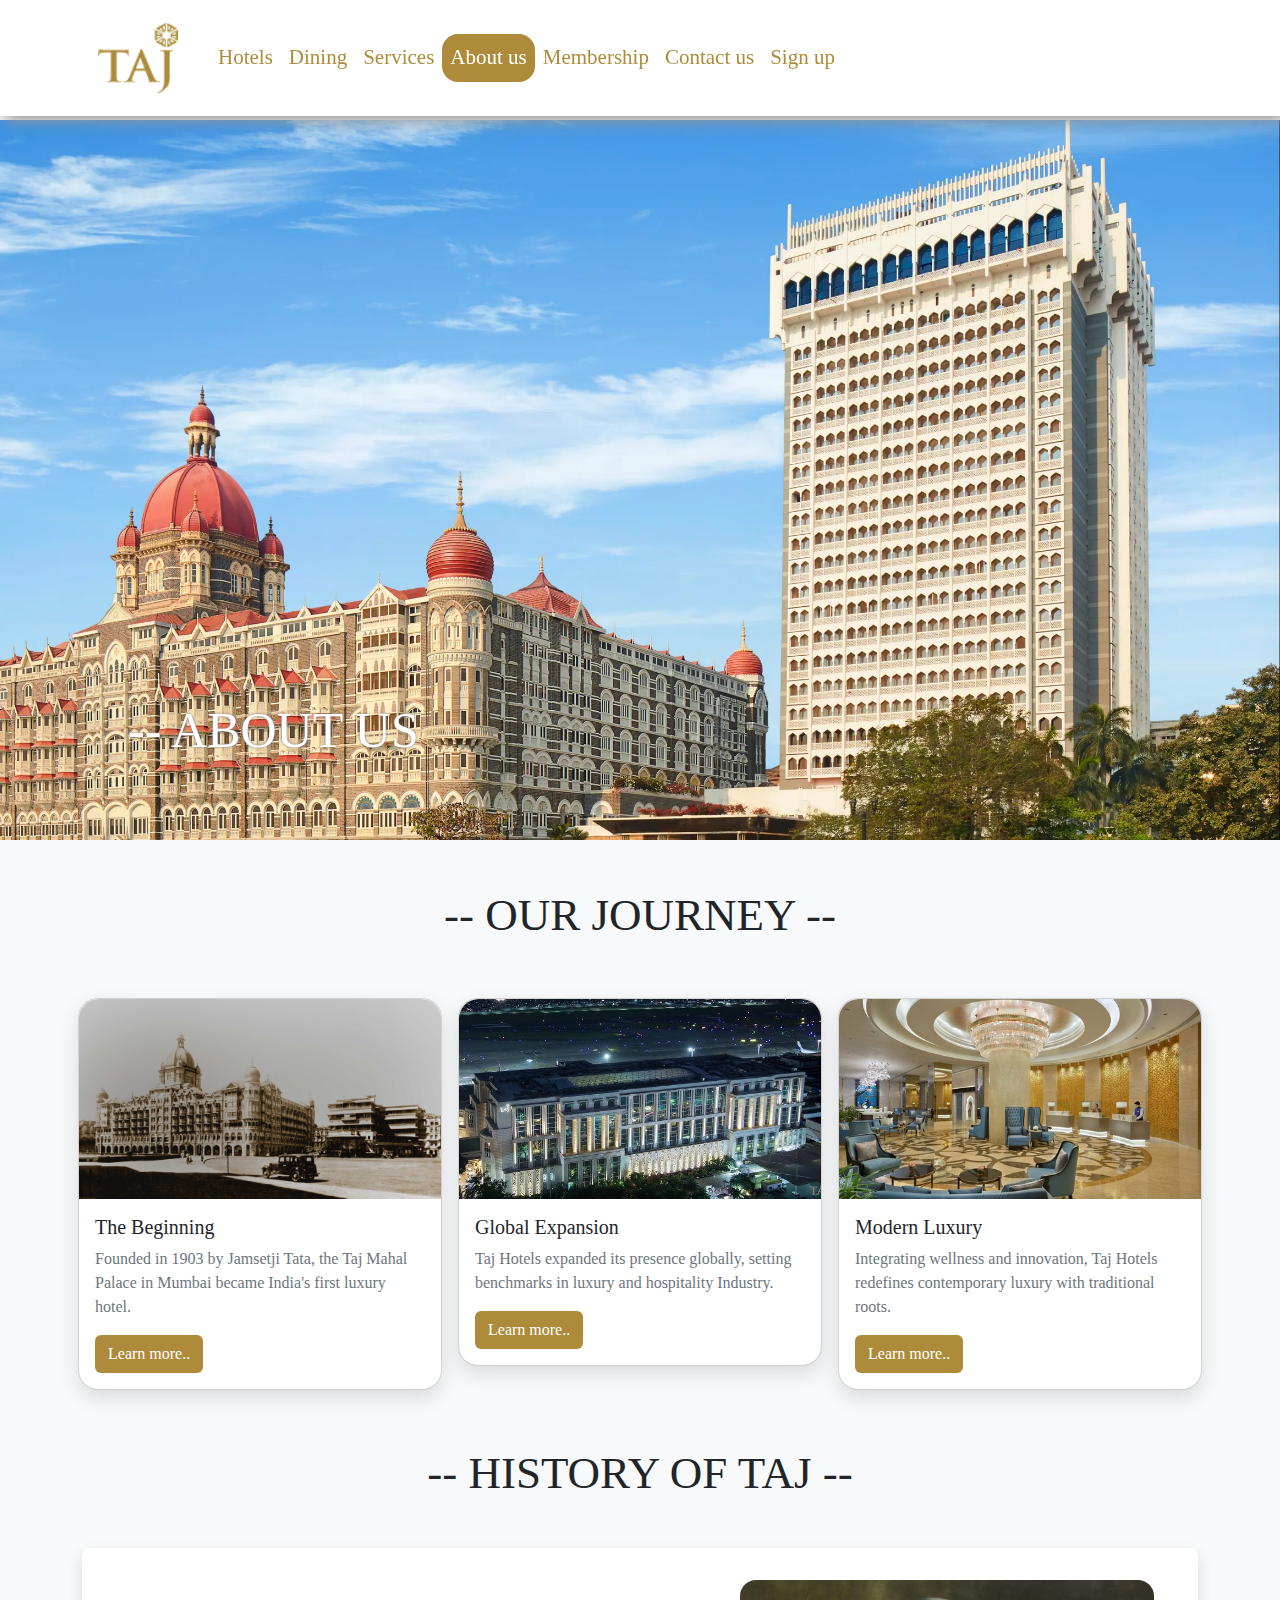
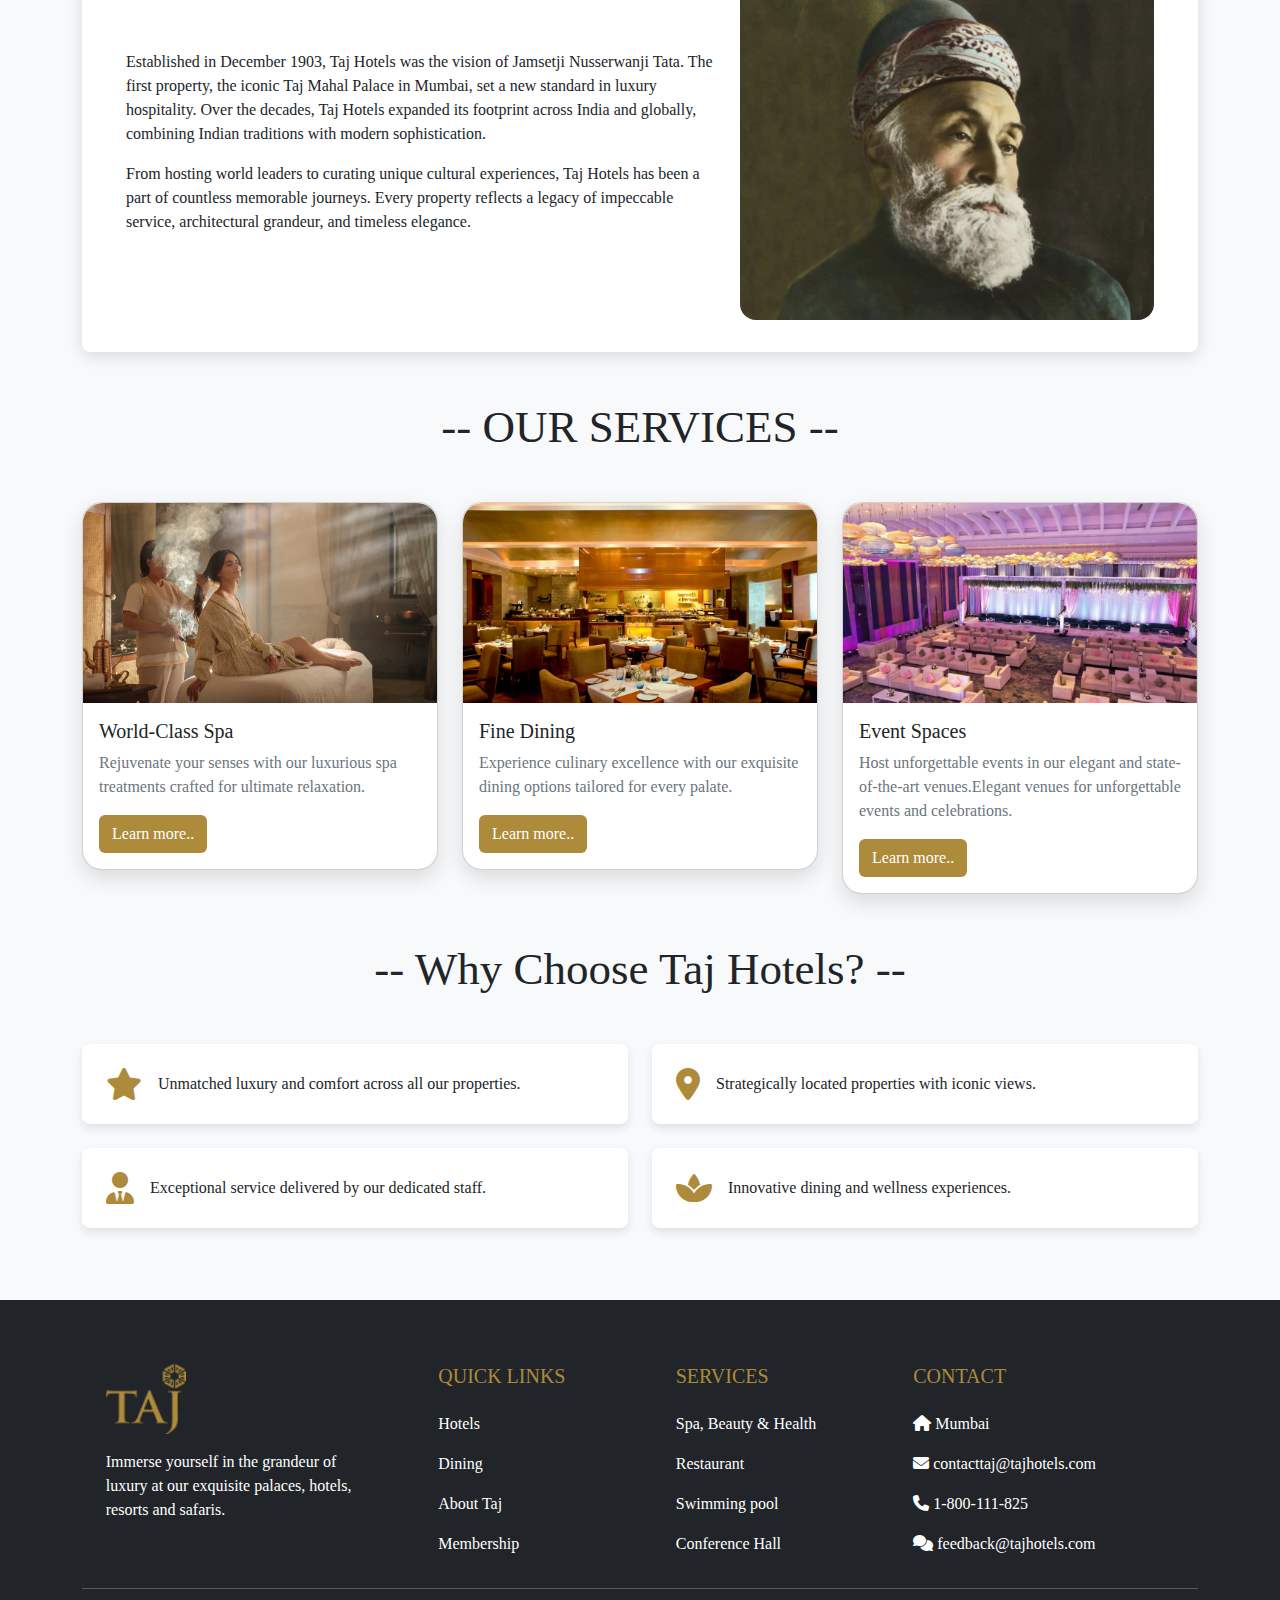
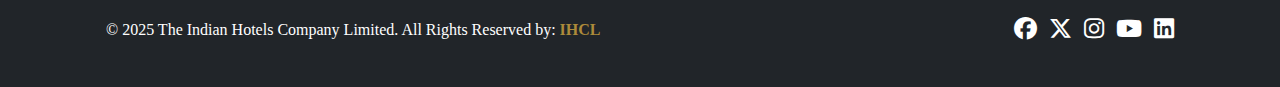
==== commit ede40492: "Update Validation added to forms using JS" ====
--- a/about.html
+++ b/about.html
@@ -74,9 +74,9 @@
 
         <div class="container my-5">
             <section class="journey mb-5">
-                <h2 class="text-uppercase text-center my-5 ptile">-- History of Taj --</h2>
+                <h2 class="text-uppercase text-center my-5 ptile">-- Our Journey --</h2>
                 <div class="row">
-                    <div class="col-md-4">
+                    <div class="col-md-4 p-2">
                         <div class="card">
                             <img src="images/Beginning.jpg" class="card-img-top"
                                 alt="Heritage">
@@ -88,7 +88,7 @@
                             </div>
                         </div>
                     </div>
-                    <div class="col-md-4">
+                    <div class="col-md-4 p-2">
                         <div class="card">
                             <img src="images/Global.jpg" class="card-img-top"
                                 alt="Global Expansion">
@@ -100,7 +100,7 @@
                             </div>
                         </div>
                     </div>
-                    <div class="col-md-4">
+                    <div class="col-md-4 p-2">
                         <div class="card">
                             <img src="images/Mluxury.jpg" class="card-img-top"
                                 alt="Wellness">
@@ -119,26 +119,26 @@
 
             <section class="timeline-section mb-5">
                 <div class="container">
-                    <div class="row g-4">
-                        <div class="col-md-7 pt-5">
-                            <p>Established in December 1903, Taj Hotels was the vision of Jamsetji Nusserwanji Tata. The
-                                first
-                                property, the iconic Taj Mahal Palace in Mumbai, set a new standard in luxury
-                                hospitality. Over the
-                                decades, Taj Hotels expanded its footprint across India and globally, combining Indian
-                                traditions
-                                with modern sophistication.</p>
-                            <p>From hosting world leaders to curating unique cultural experiences, Taj Hotels has been a
-                                part of
-                                countless memorable journeys. Every property reflects a legacy of impeccable service,
-                                architectural
-                                grandeur, and timeless elegance.</p>
-                        </div>
-                        <div class="col-md-5">
-                            <img src="images/Jamsetji.jpg" class="rounded-4" width="400px" height="300px">
-                        </div>
-                    </div>
-                </div>
+                    <div class="row g-4 align-items-center">
+                        <div class="col-md-7">
+                            <p>
+                                Established in December 1903, Taj Hotels was the vision of Jamsetji Nusserwanji Tata. The first property,
+                                the iconic Taj Mahal Palace in Mumbai, set a new standard in luxury hospitality. Over the decades, Taj
+                                Hotels expanded its footprint across India and globally, combining Indian traditions with modern
+                                sophistication.
+                            </p>
+                            <p class="w480">
+                                From hosting world leaders to curating unique cultural experiences, Taj Hotels has been a part of
+                                countless memorable journeys. Every property reflects a legacy of impeccable service, architectural
+                                grandeur, and timeless elegance.
+                            </p>
+                        </div>
+                        <div class="col-md-5 text-center">
+                            <img src="images/Jamsetji.jpg" alt="Jamsetji Tata" class="rounded-4 img-fluid">
+                        </div>
+                    </div>
+                </div>
+                
             </section>
 
             <section class="services-section mb-5">
--- a/Css/nav.css
+++ b/Css/nav.css
@@ -29,16 +29,66 @@
   position: relative;
   width: 100%;
   height: 80vh;
+  overflow: hidden; /* Ensures no overflow issues */
 
-  & .titlebox {
-      position: absolute;
-      bottom: 10%;
-      left: 10%;
-      color: white;
-      text-shadow: 0 0 3px white;
-      text-transform: uppercase;
+  /* Use flexbox to center content if needed in the future */
+  display: flex;
+  align-items: flex-end;
+  justify-content: flex-start;
+}
+
+.sec1 img {
+  width: 100%;
+  height: 100%;
+  object-fit: cover; /* Ensures the image scales nicely */
+}
+
+.sec1 .titlebox {
+  position: absolute;
+  bottom: 10%;
+  left: 10%;
+  color: white;
+  text-shadow: 0 0 3px black;
+  text-transform: uppercase;
+}
+
+.sec1 .titlebox h2 {
+  font-size: 50px;
+}
+
+/* Responsive styles for smaller screens */
+@media screen and (max-width: 768px) {
+  .sec1 {
+    height: 60vh; /* Reduce height on smaller screens */
+  }
+
+  .sec1 .titlebox h2 {
+    font-size: 30px; /* Adjust font size for better visibility */
+    text-shadow: 0 0 2px black;
+  }
+
+  .sec1 .titlebox {
+    bottom: 5%;
+    left: 5%;
   }
 }
+
+@media screen and (max-width: 480px) {
+  .sec1 {
+    height: 50vh; /* Further reduce height on very small screens */
+  }
+
+  .sec1 .titlebox h2 {
+    font-size: 20px; /* Smaller font size for mobile */
+  }
+
+  .sec1 .titlebox {
+    bottom: 5%;
+    left: 5%;
+  }
+
+}
+
 
 .ptile {
   font-weight: 100;
--- a/Css/about.css
+++ b/Css/about.css
@@ -48,3 +48,9 @@
     font-size: 2rem;
     color: #ad8b3a;
 }
+
+.sec1 img{
+    object-position: right;
+}
+
+
